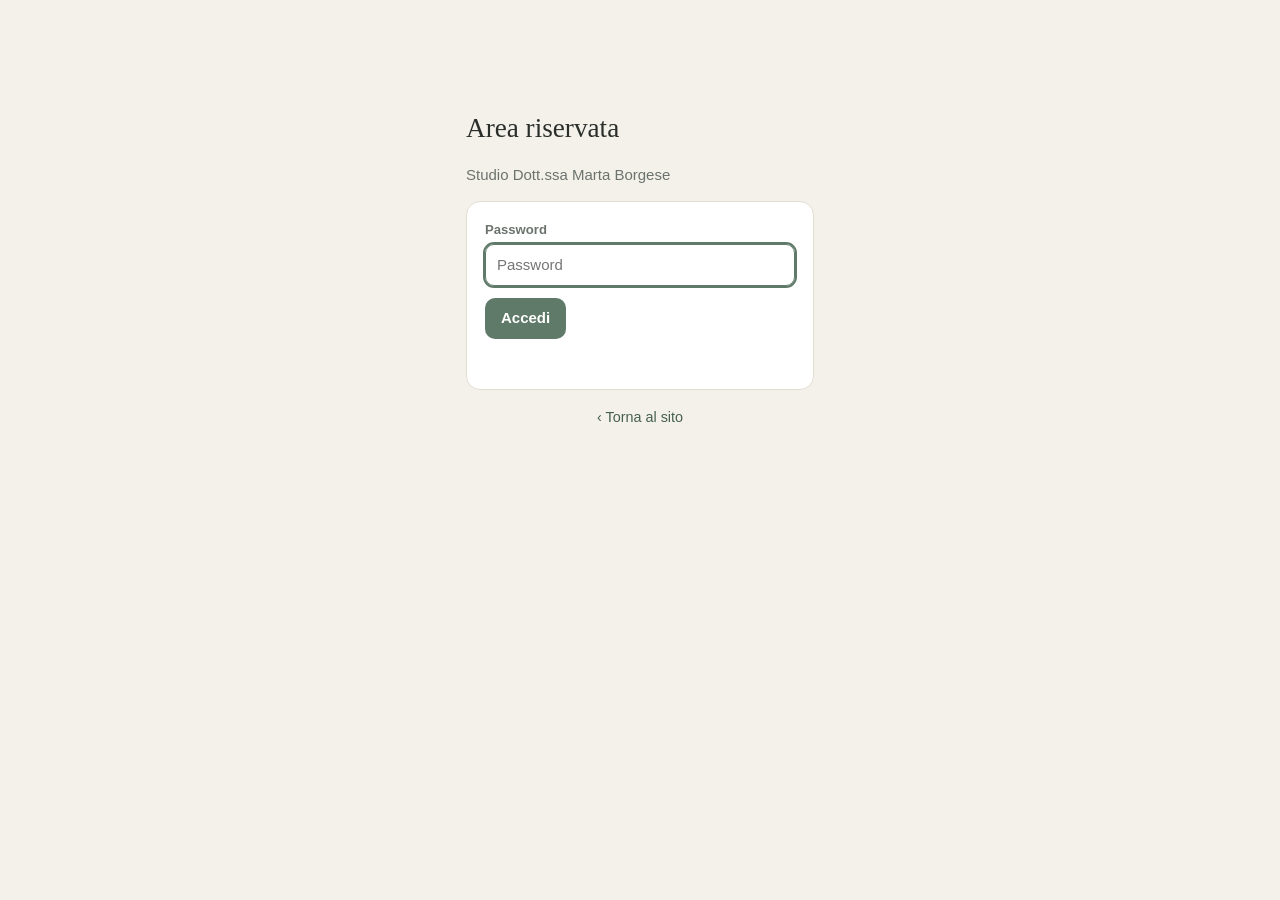
==== index.html @ 375a79d8 "Add files via upload" ====
<!doctype html>
<html lang="it">
<head>
<meta charset="utf-8">
<meta name="viewport" content="width=device-width,initial-scale=1">
<meta name="robots" content="noindex,nofollow">
<title>Area riservata · Studio Borgese</title>
<link rel="stylesheet" href="admin.css">
</head>
<body>
<div id="app"></div>
<script src="../js/demo.js"></script>
<script src="admin.js"></script>
</body>
</html>
---- admin.css ----
:root{--bg:#f4f1ea;--surface:#fff;--ink:#2b2f2c;--muted:#6b736d;--sage:#5f7a68;--sage-d:#46604f;--sage-s:#dfe8e1;--clay:#c47b5a;--line:#e3ddd1;--red:#b3402f;--amber:#b7791f;--blue:#2f6690}
*{box-sizing:border-box}
body{margin:0;font:15px/1.5 -apple-system,BlinkMacSystemFont,"Segoe UI",Roboto,sans-serif;background:var(--bg);color:var(--ink)}
h1,h2,h3{font-family:"Iowan Old Style",Georgia,serif;font-weight:500;margin:0 0 .5em}
h1{font-size:1.7rem}h2{font-size:1.25rem}h3{font-size:1.05rem}
button,input,select,textarea{font:inherit;color:inherit}
.shell{display:grid;grid-template-columns:230px 1fr;min-height:100vh}
aside{background:#26302a;color:#d9ded9;padding:22px 14px;display:flex;flex-direction:column;gap:4px;position:sticky;top:0;height:100vh}
aside .logo{font-family:Georgia,serif;font-size:1.15rem;color:#fff;padding:4px 10px 18px}
aside .logo small{display:block;font:.7rem sans-serif;letter-spacing:.1em;text-transform:uppercase;color:#9ea99f}
aside a{color:#d9ded9;text-decoration:none;padding:10px 12px;border-radius:10px;display:flex;justify-content:space-between}
aside a:hover{background:#34423a}aside a.on{background:var(--sage);color:#fff}
aside .sp{flex:1}
aside button{background:none;border:0;color:#9ea99f;text-align:left;padding:10px 12px;cursor:pointer;border-radius:10px}aside button:hover{background:#34423a}
.badge{background:var(--clay);color:#fff;border-radius:99px;font-size:.75rem;padding:0 8px;line-height:20px}
main{padding:28px 32px;max-width:1200px;width:100%}
.top{display:flex;justify-content:space-between;align-items:center;gap:12px;flex-wrap:wrap;margin-bottom:18px}
.btn{background:var(--sage);color:#fff;border:0;border-radius:10px;padding:9px 16px;cursor:pointer;font-weight:600}
.btn:hover{background:var(--sage-d)}.btn.ghost{background:#fff;color:var(--sage-d);border:1px solid var(--sage)}.btn.danger{background:#fff;color:var(--red);border:1px solid var(--red)}.btn.sm{padding:5px 10px;font-size:.85rem}
.card{background:var(--surface);border:1px solid var(--line);border-radius:14px;padding:18px;margin-bottom:16px}
.stats{display:grid;grid-template-columns:repeat(auto-fit,minmax(150px,1fr));gap:12px;margin-bottom:18px}
.stat{background:var(--surface);border:1px solid var(--line);border-radius:14px;padding:14px 16px}
.stat b{font:500 1.7rem Georgia,serif;display:block}.stat span{color:var(--muted);font-size:.85rem}
input,select,textarea{width:100%;padding:9px 11px;border:1px solid #cfc8ba;border-radius:9px;background:#fff}
input:focus,select:focus,textarea:focus{outline:2px solid var(--sage);border-color:var(--sage)}
label{display:block;font-size:.82rem;font-weight:600;color:var(--muted);margin-bottom:4px}
.row{display:grid;grid-template-columns:repeat(auto-fit,minmax(170px,1fr));gap:12px;margin-bottom:12px}
table{width:100%;border-collapse:collapse}th{text-align:left;font-size:.78rem;text-transform:uppercase;letter-spacing:.06em;color:var(--muted);padding:8px 10px;border-bottom:1px solid var(--line)}
td{padding:11px 10px;border-bottom:1px solid var(--line)}tr.click{cursor:pointer}tr.click:hover{background:#faf8f3}
.pill{display:inline-block;padding:1px 10px;border-radius:99px;font-size:.78rem;font-weight:600;background:var(--sage-s);color:var(--sage-d)}
.pill.svolto{background:#e1efe5;color:#2e6b44}.pill.annullato{background:#eee;color:#777}.pill.non_presentato{background:#fde8e4;color:var(--red)}.pill.programmato{background:#e3eef7;color:var(--blue)}.pill.archiviato{background:#eee;color:#777}
.week{display:grid;grid-template-columns:repeat(7,1fr);gap:8px}
.day{background:var(--surface);border:1px solid var(--line);border-radius:12px;min-height:150px;padding:8px}
.day.today{border-color:var(--sage);box-shadow:0 0 0 2px var(--sage-s)}
.day h4{margin:0 0 6px;font-size:.8rem;text-transform:uppercase;letter-spacing:.06em;color:var(--muted);display:flex;justify-content:space-between}
.day h4 button{border:0;background:none;color:var(--sage);cursor:pointer;font-size:1.1rem;line-height:1}
.ev{border-left:3px solid var(--blue);background:#f1f6fa;border-radius:6px;padding:4px 7px;margin-bottom:5px;font-size:.82rem;cursor:pointer}
.ev.svolto{border-color:#2e6b44;background:#eef7f1}.ev.annullato{border-color:#aaa;background:#f3f3f3;opacity:.6;text-decoration:line-through}.ev.non_presentato{border-color:var(--red);background:#fdf0ed}
.ev b{display:block}
@media(max-width:1000px){.week{grid-template-columns:1fr}.day{min-height:0}}
.note{border:1px solid var(--line);border-radius:12px;padding:14px;margin-bottom:12px;background:#fffdf9}
.note header{display:flex;justify-content:space-between;gap:8px;margin-bottom:6px;color:var(--muted);font-size:.85rem}
.note p{white-space:pre-wrap;margin:0}
.tabs{display:flex;gap:6px;margin-bottom:16px;border-bottom:1px solid var(--line)}
.tabs button{background:none;border:0;padding:10px 16px;cursor:pointer;color:var(--muted);border-bottom:2px solid transparent}
.tabs button.on{color:var(--sage-d);border-color:var(--sage);font-weight:600}
.modal-bg{position:fixed;inset:0;background:rgba(30,40,34,.5);display:grid;place-items:center;padding:16px;z-index:99}
.modal{background:#fff;border-radius:16px;padding:24px;width:min(560px,100%);max-height:92vh;overflow:auto}
.modal .actions{display:flex;gap:8px;justify-content:flex-end;margin-top:14px}
.toast{position:fixed;bottom:20px;right:20px;background:#26302a;color:#fff;padding:12px 18px;border-radius:10px;z-index:200}
.toast.err{background:var(--red)}
.login{max-width:380px;margin:12vh auto;padding:0 16px}
.muted{color:var(--muted)}.empty{padding:26px;text-align:center;color:var(--muted)}
.privacy{font-size:.82rem;color:var(--muted);background:var(--sage-s);border-radius:10px;padding:8px 12px;margin-bottom:14px}
@media(max-width:800px){.shell{grid-template-columns:1fr}aside{position:static;height:auto;flex-direction:row;flex-wrap:wrap;padding:10px}aside .logo,aside .sp{display:none}main{padding:18px 14px}}
@media print{aside,.btn,.top button{display:none}}
a.muted,a.back{text-decoration:none}a.muted:hover,a.back:hover{color:var(--sage-d);text-decoration:underline}
a.back{color:var(--sage-d);font-size:.9rem}
.login .msg{color:var(--red);min-height:1.5em;margin:10px 0 0;font-size:.9rem}
.btn:disabled{opacity:.6;cursor:wait}
.btn:focus-visible,.tabs button:focus-visible,aside a:focus-visible,aside button:focus-visible{outline:2px solid var(--clay);outline-offset:2px}
.toolbar{display:flex;gap:8px;align-items:center;flex-wrap:wrap}
.tablewrap{overflow-x:auto}
.day .ev{word-break:break-word}
@media(max-width:800px){
.top h1{font-size:1.4rem}
.tabs{overflow-x:auto;white-space:nowrap}.tabs button{padding:10px 12px;flex:none}
aside a,aside button{padding:8px 10px}
.card{padding:14px}.modal{padding:18px}
.modal .row{grid-template-columns:1fr}.modal .row>div{grid-column:auto!important}
.toast{left:14px;right:14px;bottom:14px}
.note header{flex-wrap:wrap}
td,th{padding:9px 6px}
}
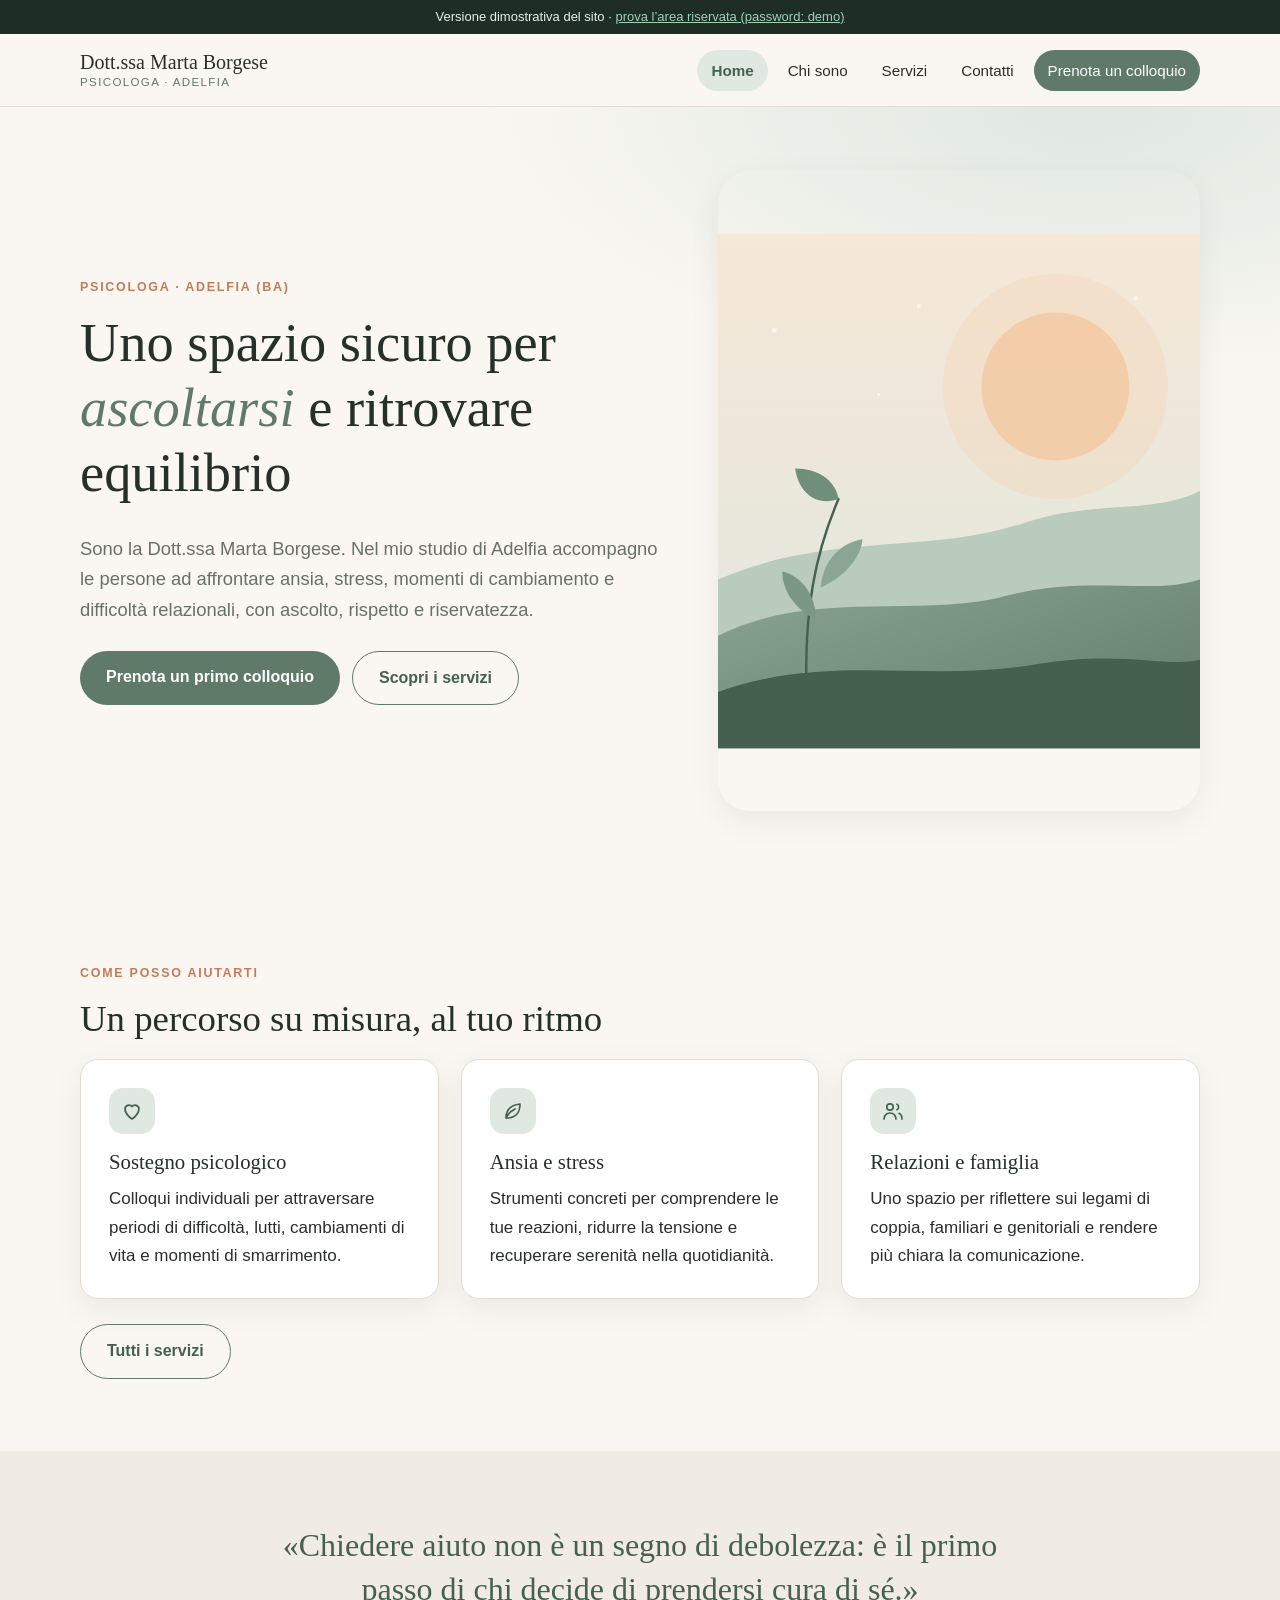
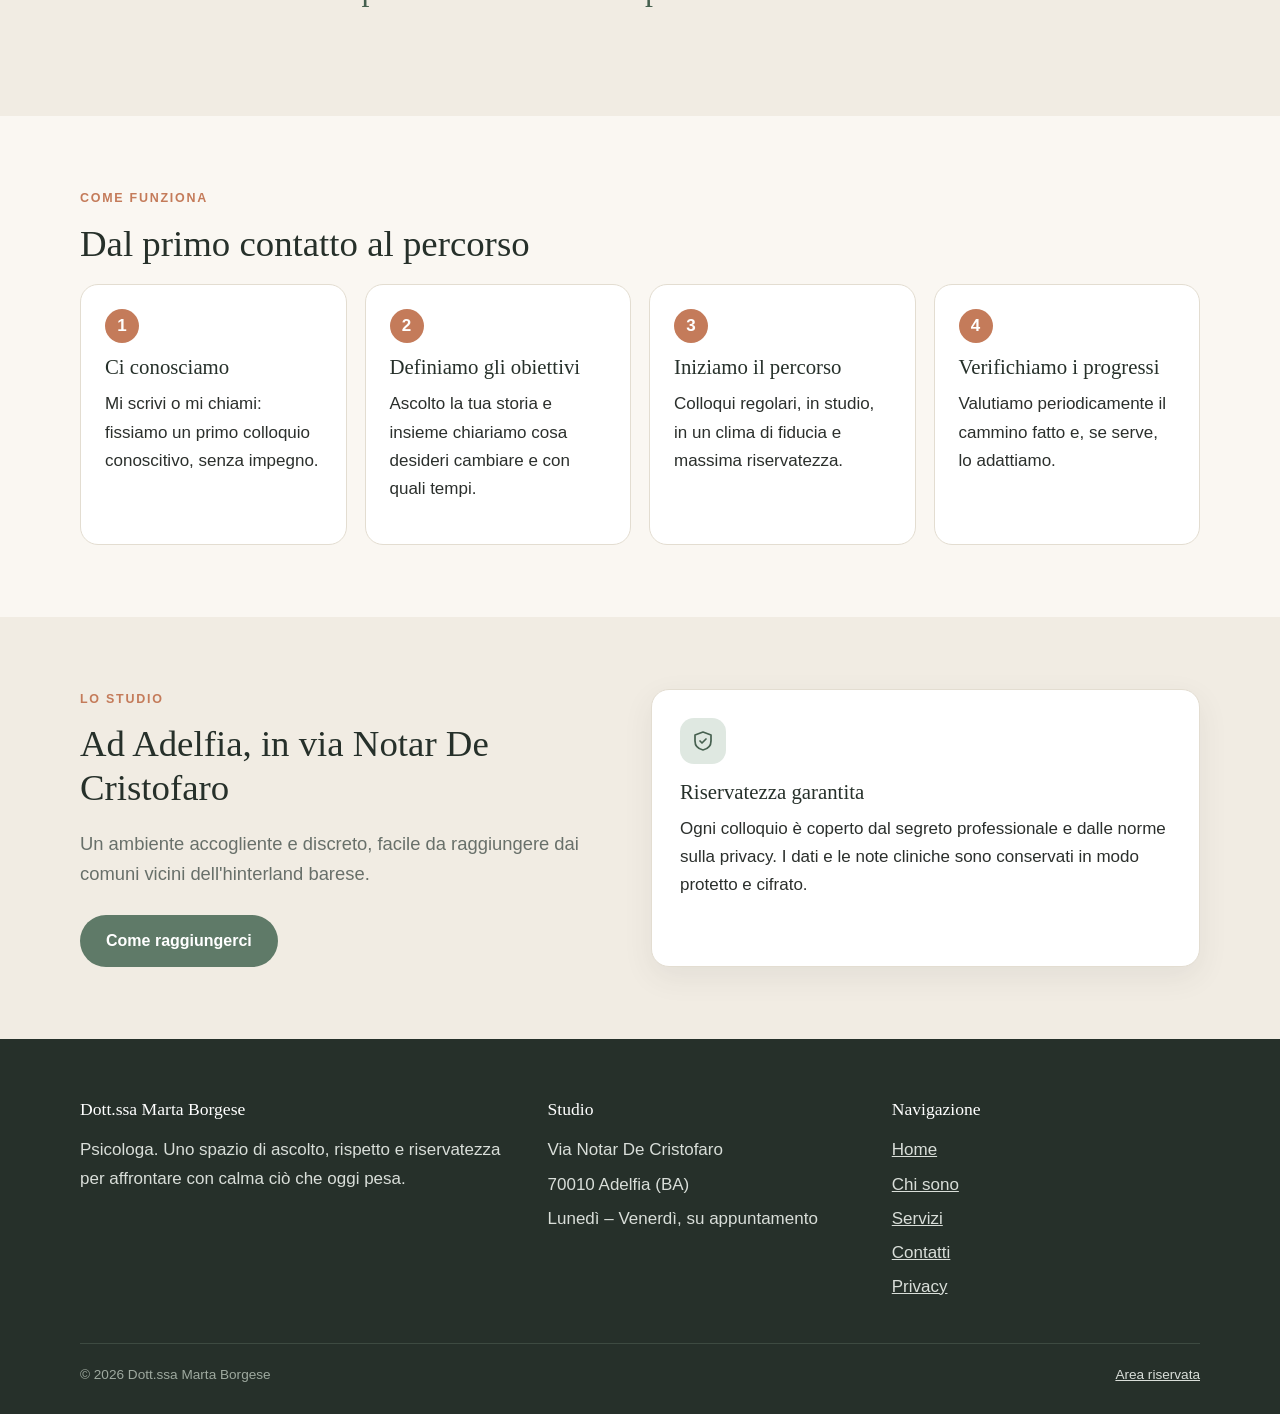
==== commit 5f4e382c: "Add files via upload" ====
--- a/index.html
+++ b/index.html
@@ -1,15 +1,61 @@
 <!doctype html>
 <html lang="it">
 <head>
+<meta name="robots" content="noindex,nofollow">
 <meta charset="utf-8">
 <meta name="viewport" content="width=device-width,initial-scale=1">
-<meta name="robots" content="noindex,nofollow">
-<title>Area riservata · Studio Borgese</title>
-<link rel="stylesheet" href="admin.css">
+<title>Dott.ssa Marta Borgese · Psicologa ad Adelfia</title>
+<meta name="description" content="Studio di Psicologia ad Adelfia (BA), in via Notar De Cristofaro. Sostegno psicologico individuale, ansia, stress, relazioni e crescita personale.">
+<link rel="stylesheet" href="css/style.css">
 </head>
-<body>
-<div id="app"></div>
-<script src="../js/demo.js"></script>
-<script src="admin.js"></script>
+<body data-page="home">
+<a class="skip" href="#main">Vai al contenuto</a>
+<div id="site-header"></div>
+<main id="main">
+<section class="hero"><div class="wrap">
+  <div>
+    <p class="eyebrow">Psicologa · Adelfia (BA)</p>
+    <h1>Uno spazio sicuro per <em>ascoltarsi</em> e ritrovare equilibrio</h1>
+    <p class="lead">Sono la Dott.ssa Marta Borgese. Nel mio studio di Adelfia accompagno le persone ad affrontare ansia, stress, momenti di cambiamento e difficoltà relazionali, con ascolto, rispetto e riservatezza.</p>
+    <div class="btns"><a class="btn" href="contatti.html#richiesta">Prenota un primo colloquio</a><a class="btn ghost" href="servizi.html">Scopri i servizi</a></div>
+  </div>
+  <div class="hero-art"><img src="assets/hero.svg" alt="Illustrazione di colline e luce morbida" width="600" height="640"></div>
+</div></section>
+
+<section><div class="wrap">
+  <p class="eyebrow">Come posso aiutarti</p>
+  <h2>Un percorso su misura, al tuo ritmo</h2>
+  <div class="grid g3">
+    <article class="card"><div class="ico"><svg aria-hidden="true"><use href="assets/icons.svg#heart"/></svg></div><h3>Sostegno psicologico</h3><p>Colloqui individuali per attraversare periodi di difficoltà, lutti, cambiamenti di vita e momenti di smarrimento.</p></article>
+    <article class="card"><div class="ico"><svg aria-hidden="true"><use href="assets/icons.svg#leaf"/></svg></div><h3>Ansia e stress</h3><p>Strumenti concreti per comprendere le tue reazioni, ridurre la tensione e recuperare serenità nella quotidianità.</p></article>
+    <article class="card"><div class="ico"><svg aria-hidden="true"><use href="assets/icons.svg#users"/></svg></div><h3>Relazioni e famiglia</h3><p>Uno spazio per riflettere sui legami di coppia, familiari e genitoriali e rendere più chiara la comunicazione.</p></article>
+  </div>
+  <div class="btns"><a class="btn ghost" href="servizi.html">Tutti i servizi</a></div>
+</div></section>
+
+<section class="alt"><div class="narrow">
+  <p class="quote">«Chiedere aiuto non è un segno di debolezza: è il primo passo di chi decide di prendersi cura di sé.»</p>
+</div></section>
+
+<section><div class="wrap">
+  <p class="eyebrow">Come funziona</p>
+  <h2>Dal primo contatto al percorso</h2>
+  <ol class="steps">
+    <li><h3>Ci conosciamo</h3><p>Mi scrivi o mi chiami: fissiamo un primo colloquio conoscitivo, senza impegno.</p></li>
+    <li><h3>Definiamo gli obiettivi</h3><p>Ascolto la tua storia e insieme chiariamo cosa desideri cambiare e con quali tempi.</p></li>
+    <li><h3>Iniziamo il percorso</h3><p>Colloqui regolari, in studio, in un clima di fiducia e massima riservatezza.</p></li>
+    <li><h3>Verifichiamo i progressi</h3><p>Valutiamo periodicamente il cammino fatto e, se serve, lo adattiamo.</p></li>
+  </ol>
+</div></section>
+
+<section class="alt"><div class="wrap grid g2">
+  <div><p class="eyebrow">Lo studio</p><h2>Ad Adelfia, in via Notar De Cristofaro</h2><p class="lead">Un ambiente accogliente e discreto, facile da raggiungere dai comuni vicini dell'hinterland barese.</p><div class="btns"><a class="btn" href="contatti.html">Come raggiungerci</a></div></div>
+  <div class="card"><div class="ico"><svg aria-hidden="true"><use href="assets/icons.svg#shield"/></svg></div><h3>Riservatezza garantita</h3><p>Ogni colloquio è coperto dal segreto professionale e dalle norme sulla privacy. I dati e le note cliniche sono conservati in modo protetto e cifrato.</p></div>
+</div></section>
+</main>
+<div id="site-footer"></div>
+<script src="js/demo.js"></script>
+<script src="js/config.js"></script>
+<script src="js/main.js"></script>
 </body>
 </html>
--- a/css/style.css
+++ b/css/style.css
@@ -0,0 +1,119 @@
+:root{
+  --bg:#faf7f2; --bg-alt:#f1ece3; --surface:#fff; --ink:#2b2f2c; --muted:#68706a;
+  --sage:#5f7a68; --sage-dark:#46604f; --sage-soft:#dfe8e1; --clay:#c47b5a; --line:#e3ddd1;
+  --radius:18px; --shadow:0 10px 30px rgba(60,70,60,.08);
+  --serif:"Iowan Old Style","Palatino Linotype",Palatino,Georgia,serif;
+  --sans:-apple-system,BlinkMacSystemFont,"Segoe UI",Roboto,Helvetica,Arial,sans-serif;
+}
+*{box-sizing:border-box}
+html{scroll-behavior:smooth}
+body{margin:0;font-family:var(--sans);color:var(--ink);background:var(--bg);line-height:1.65;font-size:17px}
+img,svg{max-width:100%;display:block}
+a{color:var(--sage-dark)}
+h1,h2,h3{font-family:var(--serif);font-weight:500;line-height:1.2;margin:0 0 .5em;color:#26302a}
+h1{font-size:clamp(2.1rem,5vw,3.4rem)} h2{font-size:clamp(1.6rem,3.2vw,2.3rem)} h3{font-size:1.3rem}
+p{margin:0 0 1em}
+.wrap{width:min(1120px,100% - 40px);margin-inline:auto}
+.narrow{width:min(760px,100% - 40px);margin-inline:auto}
+section{padding:72px 0}
+.alt{background:var(--bg-alt)}
+.eyebrow{text-transform:uppercase;letter-spacing:.14em;font-size:.78rem;color:var(--clay);font-weight:600;margin-bottom:.8rem}
+.lead{font-size:1.15rem;color:var(--muted)}
+.skip{position:absolute;left:-999px}.skip:focus{left:10px;top:10px;background:#fff;padding:8px 12px;z-index:100}
+
+/* header */
+header.site{position:sticky;top:0;z-index:50;background:rgba(250,247,242,.92);backdrop-filter:blur(10px);border-bottom:1px solid var(--line)}
+header.site .wrap{display:flex;align-items:center;justify-content:space-between;min-height:72px}
+.brand{text-decoration:none;color:var(--ink);font-family:var(--serif);font-size:1.25rem;line-height:1.1}
+.brand small{display:block;font-family:var(--sans);font-size:.72rem;letter-spacing:.12em;text-transform:uppercase;color:var(--sage);margin-top:3px}
+nav.main{display:flex;gap:6px;align-items:center}
+nav.main a{text-decoration:none;color:var(--ink);padding:8px 14px;border-radius:99px;font-size:.95rem}
+nav.main a:hover{background:var(--sage-soft)}
+nav.main a[aria-current=page]{background:var(--sage-soft);color:var(--sage-dark);font-weight:600}
+nav.main a.cta{background:var(--sage);color:#fff}
+nav.main a.cta:hover{background:var(--sage-dark)}
+.burger{display:none;background:none;border:1px solid var(--line);border-radius:10px;padding:8px 12px;font-size:1rem;cursor:pointer}
+@media(max-width:820px){
+  .burger{display:block}
+  nav.main{display:none;position:absolute;top:72px;left:0;right:0;background:var(--bg);flex-direction:column;align-items:stretch;padding:12px 20px 20px;border-bottom:1px solid var(--line)}
+  nav.main.open{display:flex}
+  nav.main a{padding:12px 14px}
+}
+
+/* buttons */
+.btn{display:inline-block;background:var(--sage);color:#fff;text-decoration:none;padding:13px 26px;border-radius:99px;font-weight:600;border:0;cursor:pointer;font-size:1rem;font-family:inherit;transition:.2s}
+.btn:hover{background:var(--sage-dark);transform:translateY(-1px)}
+.btn.ghost{background:transparent;color:var(--sage-dark);border:1.5px solid var(--sage)}
+.btn.ghost:hover{background:var(--sage-soft)}
+.btns{display:flex;gap:12px;flex-wrap:wrap;margin-top:1.6rem}
+
+/* hero */
+.hero{padding:64px 0 80px;background:radial-gradient(900px 400px at 85% 0%,var(--sage-soft),transparent 70%)}
+.hero .wrap{display:grid;grid-template-columns:1.1fr .9fr;gap:48px;align-items:center}
+.hero h1 em{color:var(--sage);font-style:italic}
+.hero-art{border-radius:32px;overflow:hidden;box-shadow:var(--shadow)}
+@media(max-width:820px){.hero .wrap{grid-template-columns:1fr}.hero-art{order:-1;max-width:420px}}
+.page-head{padding:56px 0 24px;background:radial-gradient(700px 300px at 90% 0%,var(--sage-soft),transparent 70%)}
+.page-head h1{font-size:clamp(2rem,4.5vw,2.9rem)}
+
+/* cards & grids */
+.grid{display:grid;gap:22px}
+.g3{grid-template-columns:repeat(auto-fit,minmax(260px,1fr))}
+.g2{grid-template-columns:repeat(auto-fit,minmax(320px,1fr))}
+.card{background:var(--surface);border:1px solid var(--line);border-radius:var(--radius);padding:28px;box-shadow:var(--shadow)}
+.card .ico{width:46px;height:46px;border-radius:14px;background:var(--sage-soft);display:grid;place-items:center;margin-bottom:16px;color:var(--sage-dark)}
+.card .ico svg{width:24px;height:24px}
+.card p:last-child{margin-bottom:0}
+.card ul{padding-left:1.1em;margin:.6em 0 0;color:var(--muted)}
+.steps{counter-reset:s;display:grid;gap:18px;grid-template-columns:repeat(auto-fit,minmax(220px,1fr))}
+.steps li{list-style:none;counter-increment:s;background:var(--surface);border:1px solid var(--line);border-radius:var(--radius);padding:24px}
+.steps li::before{content:counter(s);display:grid;place-items:center;width:34px;height:34px;border-radius:50%;background:var(--clay);color:#fff;font-weight:700;margin-bottom:12px}
+.steps{padding:0;margin:0}
+.quote{font-family:var(--serif);font-size:clamp(1.4rem,3vw,2rem);line-height:1.4;text-align:center;color:var(--sage-dark)}
+.about{display:grid;grid-template-columns:.8fr 1.2fr;gap:56px;align-items:start}
+.about figure{margin:0;position:sticky;top:100px}
+.about figure img{border-radius:28px;box-shadow:var(--shadow);width:100%}
+.about figcaption{font-size:.85rem;color:var(--muted);margin-top:10px}
+@media(max-width:820px){.about{grid-template-columns:1fr}.about figure{position:static;max-width:380px}}
+.tags{display:flex;flex-wrap:wrap;gap:8px;padding:0;list-style:none}
+.tags li{background:var(--sage-soft);color:var(--sage-dark);padding:6px 14px;border-radius:99px;font-size:.9rem}
+.notice{background:#fff7ed;border:1px solid #f0d9bd;border-radius:14px;padding:16px 20px;font-size:.95rem;color:#6b4a22}
+.service{display:grid;grid-template-columns:70px 1fr;gap:22px;padding:34px 0;border-bottom:1px solid var(--line)}
+.service:last-of-type{border-bottom:0}
+.service .ico{width:60px;height:60px;border-radius:18px;background:var(--sage-soft);display:grid;place-items:center;color:var(--sage-dark)}
+.service .ico svg{width:30px;height:30px}
+.service .meta{font-size:.9rem;color:var(--muted)}
+@media(max-width:600px){.service{grid-template-columns:1fr}}
+details{background:var(--surface);border:1px solid var(--line);border-radius:14px;padding:16px 20px;margin-bottom:12px}
+summary{cursor:pointer;font-weight:600}
+details p{margin:.8em 0 0;color:var(--muted)}
+
+/* contacts */
+.contact{display:grid;grid-template-columns:1fr 1.1fr;gap:40px;align-items:start}
+@media(max-width:820px){.contact{grid-template-columns:1fr}}
+.info-list{list-style:none;padding:0;margin:0}
+.info-list li{display:flex;gap:14px;padding:14px 0;border-bottom:1px solid var(--line)}
+.info-list svg{width:22px;height:22px;flex:none;color:var(--sage);margin-top:3px}
+.info-list b{display:block}
+label{display:block;font-weight:600;font-size:.92rem;margin-bottom:6px}
+input,textarea,select{width:100%;padding:12px 14px;border:1px solid #cfc8ba;border-radius:12px;font:inherit;background:#fff;color:var(--ink)}
+input:focus,textarea:focus,select:focus{outline:2px solid var(--sage);border-color:var(--sage)}
+.field{margin-bottom:16px}
+.check{display:flex;gap:10px;align-items:flex-start;font-size:.88rem;font-weight:400;color:var(--muted)}
+.check input{width:auto;margin-top:4px}
+.hp{position:absolute;left:-9999px}
+.form-msg{margin-top:14px;padding:12px 16px;border-radius:12px;display:none}
+.form-msg.ok{display:block;background:var(--sage-soft);color:var(--sage-dark)}
+.form-msg.err{display:block;background:#fde8e4;color:#8a2a1b}
+.map{border-radius:var(--radius);overflow:hidden;border:1px solid var(--line);background:var(--sage-soft);min-height:280px;display:grid;place-items:center;text-align:center;padding:20px}
+.map iframe{width:100%;height:340px;border:0;display:block}
+
+/* footer */
+footer.site{background:#26302a;color:#d9ded9;padding:56px 0 28px}
+footer.site a{color:#d9ded9}
+footer.site .cols{display:grid;grid-template-columns:1.4fr 1fr 1fr;gap:36px}
+footer.site h4{font-family:var(--serif);font-weight:500;font-size:1.1rem;margin:0 0 12px;color:#fff}
+footer.site ul{list-style:none;padding:0;margin:0}
+footer.site li{margin-bottom:6px}
+footer.site .legal{border-top:1px solid #3d4a41;margin-top:36px;padding-top:20px;font-size:.85rem;color:#9ea99f;display:flex;justify-content:space-between;gap:12px;flex-wrap:wrap}
+@media(max-width:700px){footer.site .cols{grid-template-columns:1fr}}
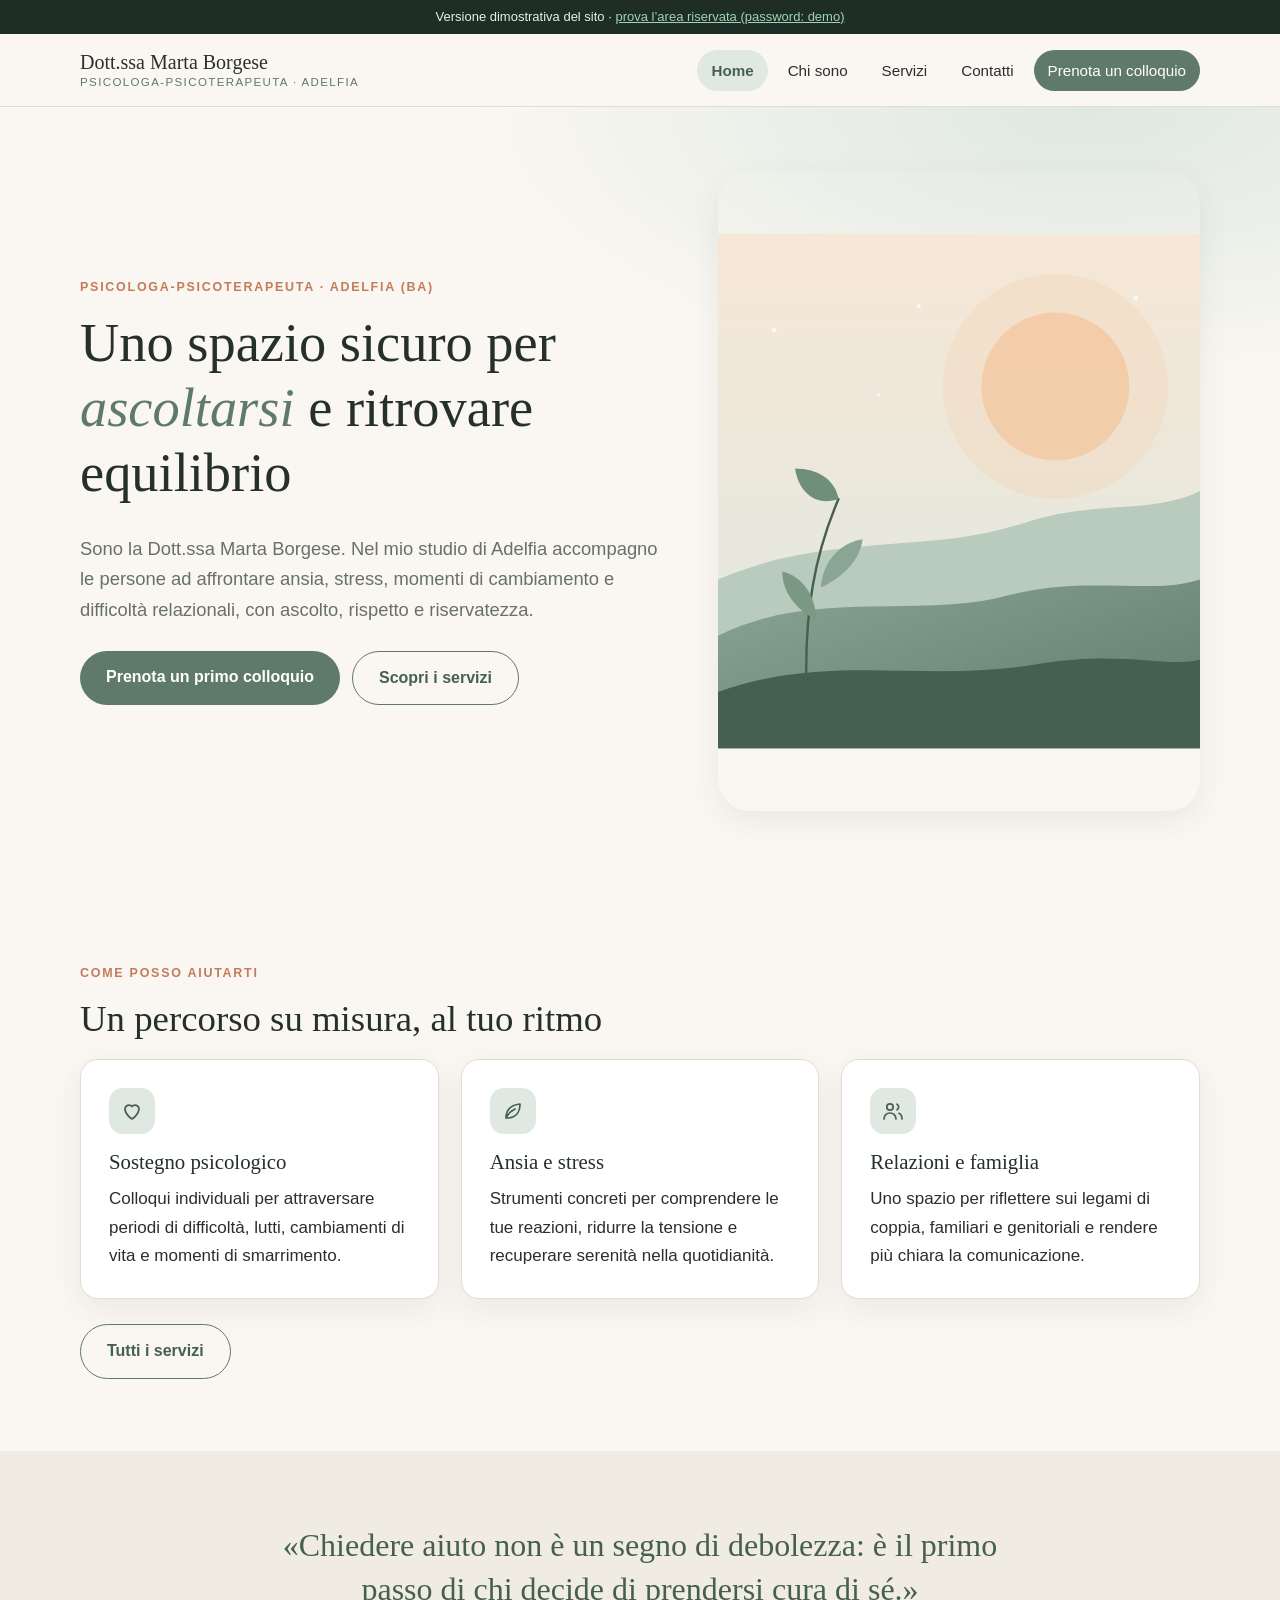
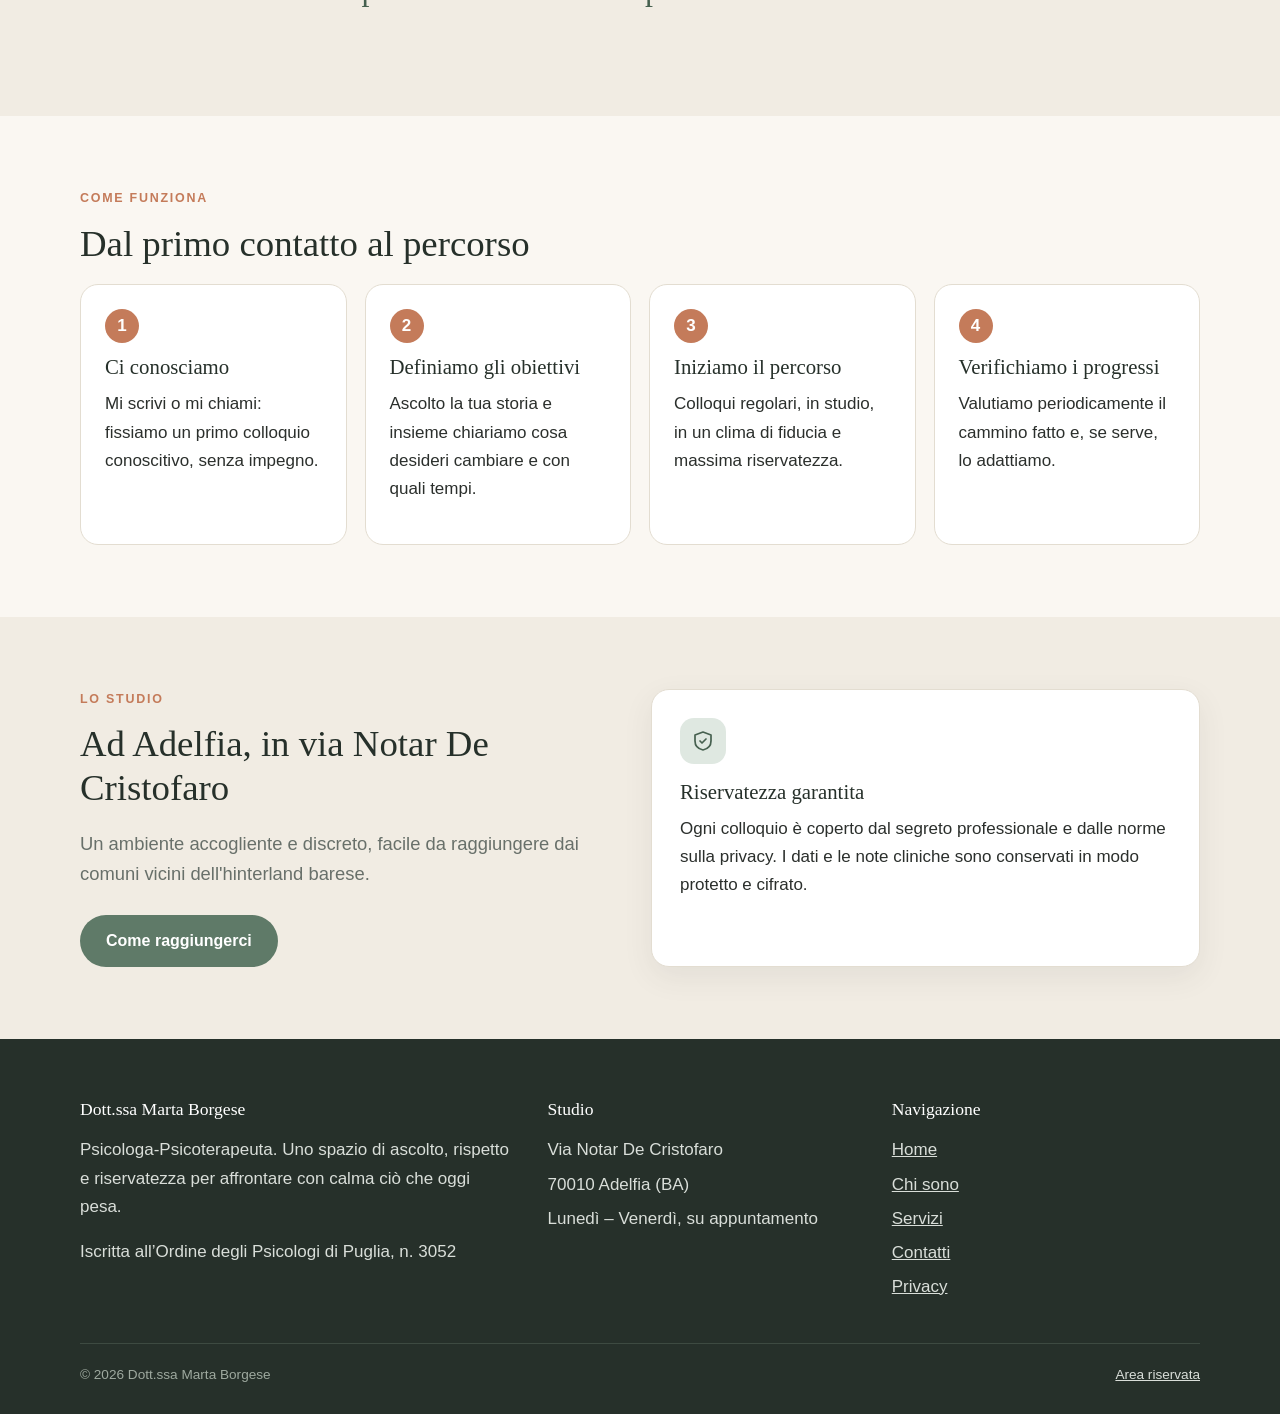
==== commit e53ca9b3: "Chi sono, titolo Psicologa-Psicoterapeuta, n. iscrizione, nuovi servizi (CBT, valutazione neuropsico" ====
--- a/index.html
+++ b/index.html
@@ -4,7 +4,7 @@
 <meta name="robots" content="noindex,nofollow">
 <meta charset="utf-8">
 <meta name="viewport" content="width=device-width,initial-scale=1">
-<title>Dott.ssa Marta Borgese · Psicologa ad Adelfia</title>
+<title>Dott.ssa Marta Borgese · Psicologa-Psicoterapeuta ad Adelfia</title>
 <meta name="description" content="Studio di Psicologia ad Adelfia (BA), in via Notar De Cristofaro. Sostegno psicologico individuale, ansia, stress, relazioni e crescita personale.">
 <link rel="stylesheet" href="css/style.css">
 </head>
@@ -14,7 +14,7 @@
 <main id="main">
 <section class="hero"><div class="wrap">
   <div>
-    <p class="eyebrow">Psicologa · Adelfia (BA)</p>
+    <p class="eyebrow">Psicologa-Psicoterapeuta · Adelfia (BA)</p>
     <h1>Uno spazio sicuro per <em>ascoltarsi</em> e ritrovare equilibrio</h1>
     <p class="lead">Sono la Dott.ssa Marta Borgese. Nel mio studio di Adelfia accompagno le persone ad affrontare ansia, stress, momenti di cambiamento e difficoltà relazionali, con ascolto, rispetto e riservatezza.</p>
     <div class="btns"><a class="btn" href="contatti.html#richiesta">Prenota un primo colloquio</a><a class="btn ghost" href="servizi.html">Scopri i servizi</a></div>
